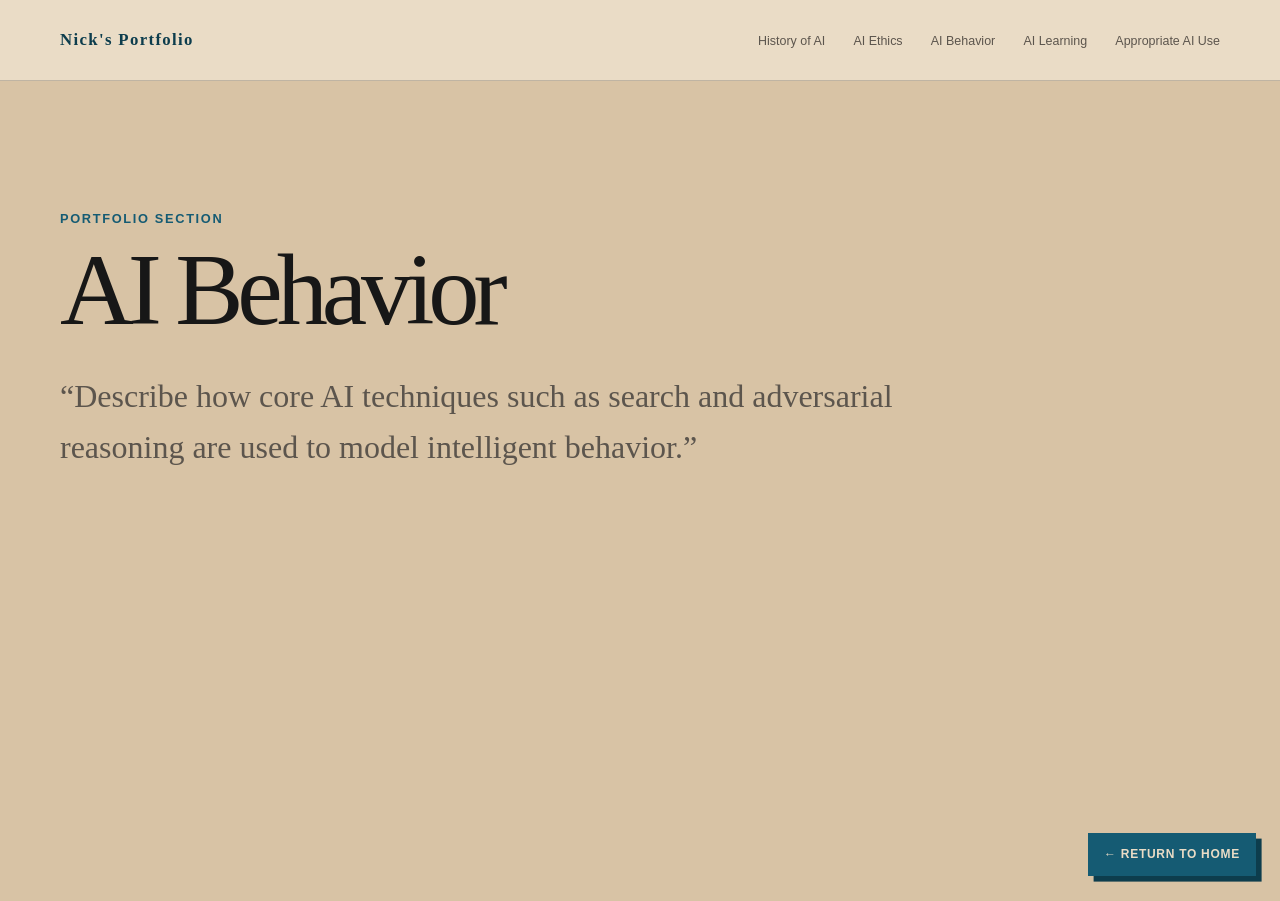
==== ai-behavior.html @ adec63aa "Add five AI portfolio pages and shared layout" ====
<!doctype html>
<html lang="en">
<head><meta charset="UTF-8"><meta name="viewport" content="width=device-width, initial-scale=1.0"><title>AI Behavior | Nick's Portfolio</title><link rel="stylesheet" href="styles.css"></head>
<body><header class="site-header"><nav class="nav container" aria-label="Primary navigation"><a class="brand" href="index.html">Nick's Portfolio</a><button class="menu-toggle" type="button" aria-expanded="false" aria-controls="site-menu">Menu</button><ul class="nav-links" id="site-menu"><li><a href="history-of-ai.html">History of AI</a></li><li><a href="ai-ethics.html">AI Ethics</a></li><li><a href="ai-behavior.html">AI Behavior</a></li><li><a href="ai-learning.html">AI Learning</a></li><li><a href="appropriate-ai-use.html">Appropriate AI Use</a></li></ul></nav></header><main class="page-main container"><div class="page-content"><p class="eyebrow">Portfolio section</p><h1>AI Behavior</h1><p class="concept">“Describe how core AI techniques such as search and adversarial reasoning are used to model intelligent behavior.”</p></div></main><a class="home-return" href="index.html">← Return to home</a><script src="menu.js"></script></body></html>
---- styles.css ----
:root {
  --sand: #d8c3a5;
  --sand-light: #eadcc6;
  --sand-deep: #b79b77;
  --ink: #171717;
  --muted: #5c554d;
  --blue: #155b73;
  --blue-dark: #0d3d4d;
  --line: rgba(23, 23, 23, 0.2);
  --max-width: 1160px;
}

* { box-sizing: border-box; }
html { scroll-behavior: smooth; }
body { margin: 0; background: var(--sand); color: var(--ink); font-family: Georgia, 'Times New Roman', serif; line-height: 1.6; }
::selection { background: var(--blue); color: var(--sand-light); }
a { color: inherit; }
.container { width: min(calc(100% - 3rem), var(--max-width)); margin-inline: auto; }
.site-header { background: var(--sand-light); border-bottom: 1px solid var(--line); }
.nav { display: flex; align-items: center; justify-content: space-between; min-height: 5rem; }
.brand { color: var(--blue-dark); font-size: 1.05rem; font-weight: 700; letter-spacing: .08em; text-decoration: none; }
.nav-links { display: flex; gap: clamp(.8rem, 2.2vw, 2rem); margin: 0; padding: 0; list-style: none; }
.nav-links a { color: var(--muted); font-family: Arial, sans-serif; font-size: .78rem; text-decoration: none; }
.nav-links a:hover, .nav-links a:focus-visible { color: var(--blue); }
.menu-toggle { display: none; }
.about-home { display: grid; grid-template-columns: 1fr minmax(220px, 360px); align-items: center; gap: clamp(3rem, 8vw, 8rem); min-height: calc(100vh - 5rem); padding-block: 5rem; }
.eyebrow { color: var(--blue); font-family: Arial, sans-serif; font-size: .8rem; font-weight: 700; letter-spacing: .13em; text-transform: uppercase; }
h1, h2, p { margin-top: 0; }
h1 { margin-bottom: 1.5rem; font-size: clamp(3.5rem, 8vw, 7rem); font-weight: 400; letter-spacing: -.06em; line-height: .94; }
.about-copy { max-width: 720px; color: var(--muted); font-size: 1.1rem; }
.about-copy h1 { color: var(--ink); }
.avatar-frame { aspect-ratio: 1; overflow: hidden; border: 1px solid var(--ink); background: #fff; box-shadow: 1rem 1rem 0 var(--blue); }
.avatar-frame img { width: 100%; height: 100%; display: block; object-fit: cover; filter: grayscale(100%); }
.footer { display: flex; justify-content: space-between; padding-block: 2rem; color: var(--muted); font-family: Arial, sans-serif; font-size: .8rem; }
.footer a { color: var(--blue-dark); text-decoration: none; }
.page-main { min-height: calc(100vh - 5rem); padding-block: 8rem; }
.page-content { max-width: 850px; }
.page-content h1 { margin-bottom: 2rem; }
.concept { color: var(--muted); font-size: clamp(1.25rem, 2.5vw, 2rem); }
.home-return { position: fixed; right: 1.5rem; bottom: 1.5rem; z-index: 3; padding: .75rem 1rem; background: var(--blue); color: var(--sand-light); font-family: Arial, sans-serif; font-size: .75rem; font-weight: 700; letter-spacing: .06em; text-decoration: none; text-transform: uppercase; box-shadow: .35rem .35rem 0 var(--blue-dark); }
.home-return:hover, .home-return:focus-visible { background: var(--blue-dark); }
@media (max-width: 800px) {
  .container { width: min(calc(100% - 2rem), var(--max-width)); }
  .menu-toggle { display: block; border: 0; background: transparent; color: var(--blue-dark); font: inherit; font-family: Arial, sans-serif; font-size: .75rem; font-weight: 700; letter-spacing: .08em; text-transform: uppercase; }
  .nav { position: relative; }
  .nav-links { display: none; position: absolute; top: 4.5rem; right: 0; left: 0; z-index: 2; flex-direction: column; gap: 0; padding: .75rem 1rem; border: 1px solid var(--line); background: var(--sand-light); }
  .nav-links.is-open { display: flex; }
  .nav-links li { border-bottom: 1px solid var(--line); }
  .nav-links li:last-child { border-bottom: 0; }
  .nav-links a { display: block; padding: .65rem 0; }
  .about-home { grid-template-columns: 1fr; min-height: auto; padding-block: 4rem 6rem; }
  .avatar-frame { width: min(70vw, 300px); }
  .page-main { padding-block: 5rem; }
  .footer { flex-direction: column; gap: .5rem; }
}
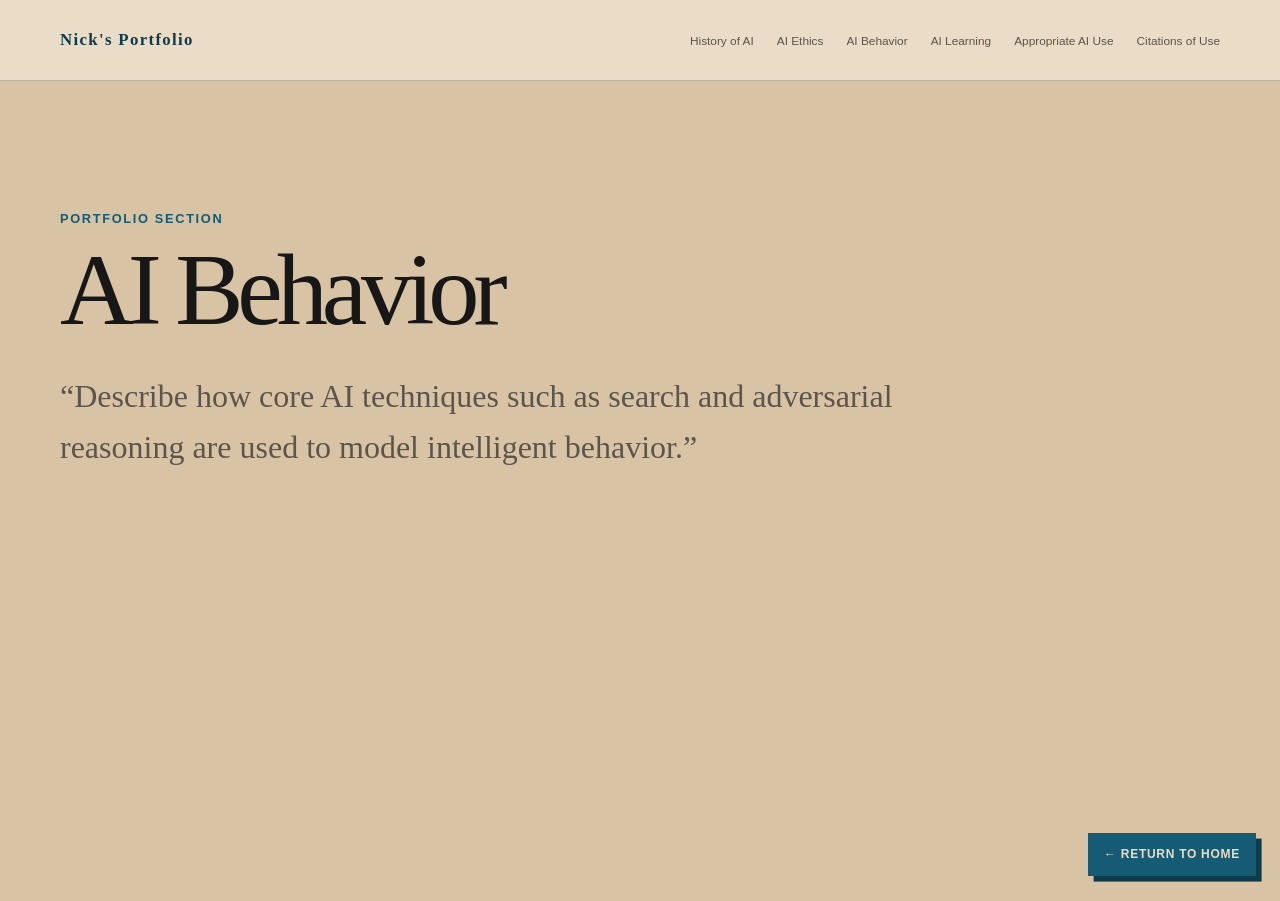
==== commit 0c2c0f8c: "Refine home layout and add Citations of Use page" ====
--- a/ai-behavior.html
+++ b/ai-behavior.html
@@ -1,4 +1,2 @@
 <!doctype html>
-<html lang="en">
-<head><meta charset="UTF-8"><meta name="viewport" content="width=device-width, initial-scale=1.0"><title>AI Behavior | Nick's Portfolio</title><link rel="stylesheet" href="styles.css"></head>
-<body><header class="site-header"><nav class="nav container" aria-label="Primary navigation"><a class="brand" href="index.html">Nick's Portfolio</a><button class="menu-toggle" type="button" aria-expanded="false" aria-controls="site-menu">Menu</button><ul class="nav-links" id="site-menu"><li><a href="history-of-ai.html">History of AI</a></li><li><a href="ai-ethics.html">AI Ethics</a></li><li><a href="ai-behavior.html">AI Behavior</a></li><li><a href="ai-learning.html">AI Learning</a></li><li><a href="appropriate-ai-use.html">Appropriate AI Use</a></li></ul></nav></header><main class="page-main container"><div class="page-content"><p class="eyebrow">Portfolio section</p><h1>AI Behavior</h1><p class="concept">“Describe how core AI techniques such as search and adversarial reasoning are used to model intelligent behavior.”</p></div></main><a class="home-return" href="index.html">← Return to home</a><script src="menu.js"></script></body></html>
+<html lang="en"><head><meta charset="UTF-8"><meta name="viewport" content="width=device-width, initial-scale=1.0"><title>AI Behavior | Nick's Portfolio</title><link rel="stylesheet" href="styles.css"></head><body><header class="site-header"><nav class="nav container" aria-label="Primary navigation"><a class="brand" href="index.html">Nick's Portfolio</a><button class="menu-toggle" type="button" aria-expanded="false" aria-controls="site-menu">Menu</button><ul class="nav-links" id="site-menu"><li><a href="history-of-ai.html">History of AI</a></li><li><a href="ai-ethics.html">AI Ethics</a></li><li><a href="ai-behavior.html">AI Behavior</a></li><li><a href="ai-learning.html">AI Learning</a></li><li><a href="appropriate-ai-use.html">Appropriate AI Use</a></li><li><a href="citations-of-use.html">Citations of Use</a></li></ul></nav></header><main class="page-main container"><div class="page-content"><p class="eyebrow">Portfolio section</p><h1>AI Behavior</h1><p class="concept">“Describe how core AI techniques such as search and adversarial reasoning are used to model intelligent behavior.”</p></div></main><a class="home-return" href="index.html">← Return to home</a><script src="menu.js"></script></body></html>
--- a/styles.css
+++ b/styles.css
@@ -1,7 +1,6 @@
 :root {
   --sand: #d8c3a5;
   --sand-light: #eadcc6;
-  --sand-deep: #b79b77;
   --ink: #171717;
   --muted: #5c554d;
   --blue: #155b73;
@@ -9,7 +8,6 @@
   --line: rgba(23, 23, 23, 0.2);
   --max-width: 1160px;
 }
-
 * { box-sizing: border-box; }
 html { scroll-behavior: smooth; }
 body { margin: 0; background: var(--sand); color: var(--ink); font-family: Georgia, 'Times New Roman', serif; line-height: 1.6; }
@@ -19,17 +17,17 @@
 .site-header { background: var(--sand-light); border-bottom: 1px solid var(--line); }
 .nav { display: flex; align-items: center; justify-content: space-between; min-height: 5rem; }
 .brand { color: var(--blue-dark); font-size: 1.05rem; font-weight: 700; letter-spacing: .08em; text-decoration: none; }
-.nav-links { display: flex; gap: clamp(.8rem, 2.2vw, 2rem); margin: 0; padding: 0; list-style: none; }
-.nav-links a { color: var(--muted); font-family: Arial, sans-serif; font-size: .78rem; text-decoration: none; }
+.nav-links { display: flex; gap: clamp(.7rem, 1.8vw, 1.5rem); margin: 0; padding: 0; list-style: none; }
+.nav-links a { color: var(--muted); font-family: Arial, sans-serif; font-size: .74rem; text-decoration: none; }
 .nav-links a:hover, .nav-links a:focus-visible { color: var(--blue); }
 .menu-toggle { display: none; }
-.about-home { display: grid; grid-template-columns: 1fr minmax(220px, 360px); align-items: center; gap: clamp(3rem, 8vw, 8rem); min-height: calc(100vh - 5rem); padding-block: 5rem; }
+.about-home { display: block; max-width: 850px; min-height: calc(100vh - 5rem); padding-block: clamp(3rem, 9vh, 7rem) 5rem; text-align: center; }
 .eyebrow { color: var(--blue); font-family: Arial, sans-serif; font-size: .8rem; font-weight: 700; letter-spacing: .13em; text-transform: uppercase; }
 h1, h2, p { margin-top: 0; }
-h1 { margin-bottom: 1.5rem; font-size: clamp(3.5rem, 8vw, 7rem); font-weight: 400; letter-spacing: -.06em; line-height: .94; }
-.about-copy { max-width: 720px; color: var(--muted); font-size: 1.1rem; }
-.about-copy h1 { color: var(--ink); }
-.avatar-frame { aspect-ratio: 1; overflow: hidden; border: 1px solid var(--ink); background: #fff; box-shadow: 1rem 1rem 0 var(--blue); }
+h1 { margin-bottom: 1.5rem; font-size: clamp(3.2rem, 8vw, 6.5rem); font-weight: 400; letter-spacing: -.06em; line-height: .94; }
+.about-copy { max-width: 760px; margin-inline: auto; color: var(--muted); font-size: 1.1rem; text-align: left; }
+.about-copy h1 { color: var(--ink); text-align: center; }
+.avatar-frame { width: 96px; height: 96px; margin: 2rem auto 3rem; overflow: hidden; border: 1px solid var(--ink); border-radius: 50%; background: #fff; box-shadow: .35rem .35rem 0 var(--blue); }
 .avatar-frame img { width: 100%; height: 100%; display: block; object-fit: cover; filter: grayscale(100%); }
 .footer { display: flex; justify-content: space-between; padding-block: 2rem; color: var(--muted); font-family: Arial, sans-serif; font-size: .8rem; }
 .footer a { color: var(--blue-dark); text-decoration: none; }
@@ -39,17 +37,16 @@
 .concept { color: var(--muted); font-size: clamp(1.25rem, 2.5vw, 2rem); }
 .home-return { position: fixed; right: 1.5rem; bottom: 1.5rem; z-index: 3; padding: .75rem 1rem; background: var(--blue); color: var(--sand-light); font-family: Arial, sans-serif; font-size: .75rem; font-weight: 700; letter-spacing: .06em; text-decoration: none; text-transform: uppercase; box-shadow: .35rem .35rem 0 var(--blue-dark); }
 .home-return:hover, .home-return:focus-visible { background: var(--blue-dark); }
-@media (max-width: 800px) {
+@media (max-width: 900px) {
   .container { width: min(calc(100% - 2rem), var(--max-width)); }
-  .menu-toggle { display: block; border: 0; background: transparent; color: var(--blue-dark); font: inherit; font-family: Arial, sans-serif; font-size: .75rem; font-weight: 700; letter-spacing: .08em; text-transform: uppercase; }
+  .menu-toggle { display: block; border: 0; background: transparent; color: var(--blue-dark); font-family: Arial, sans-serif; font-size: .75rem; font-weight: 700; letter-spacing: .08em; text-transform: uppercase; }
   .nav { position: relative; }
   .nav-links { display: none; position: absolute; top: 4.5rem; right: 0; left: 0; z-index: 2; flex-direction: column; gap: 0; padding: .75rem 1rem; border: 1px solid var(--line); background: var(--sand-light); }
   .nav-links.is-open { display: flex; }
   .nav-links li { border-bottom: 1px solid var(--line); }
   .nav-links li:last-child { border-bottom: 0; }
   .nav-links a { display: block; padding: .65rem 0; }
-  .about-home { grid-template-columns: 1fr; min-height: auto; padding-block: 4rem 6rem; }
-  .avatar-frame { width: min(70vw, 300px); }
+  .about-home { min-height: auto; padding-block: 4rem 6rem; }
   .page-main { padding-block: 5rem; }
   .footer { flex-direction: column; gap: .5rem; }
 }
